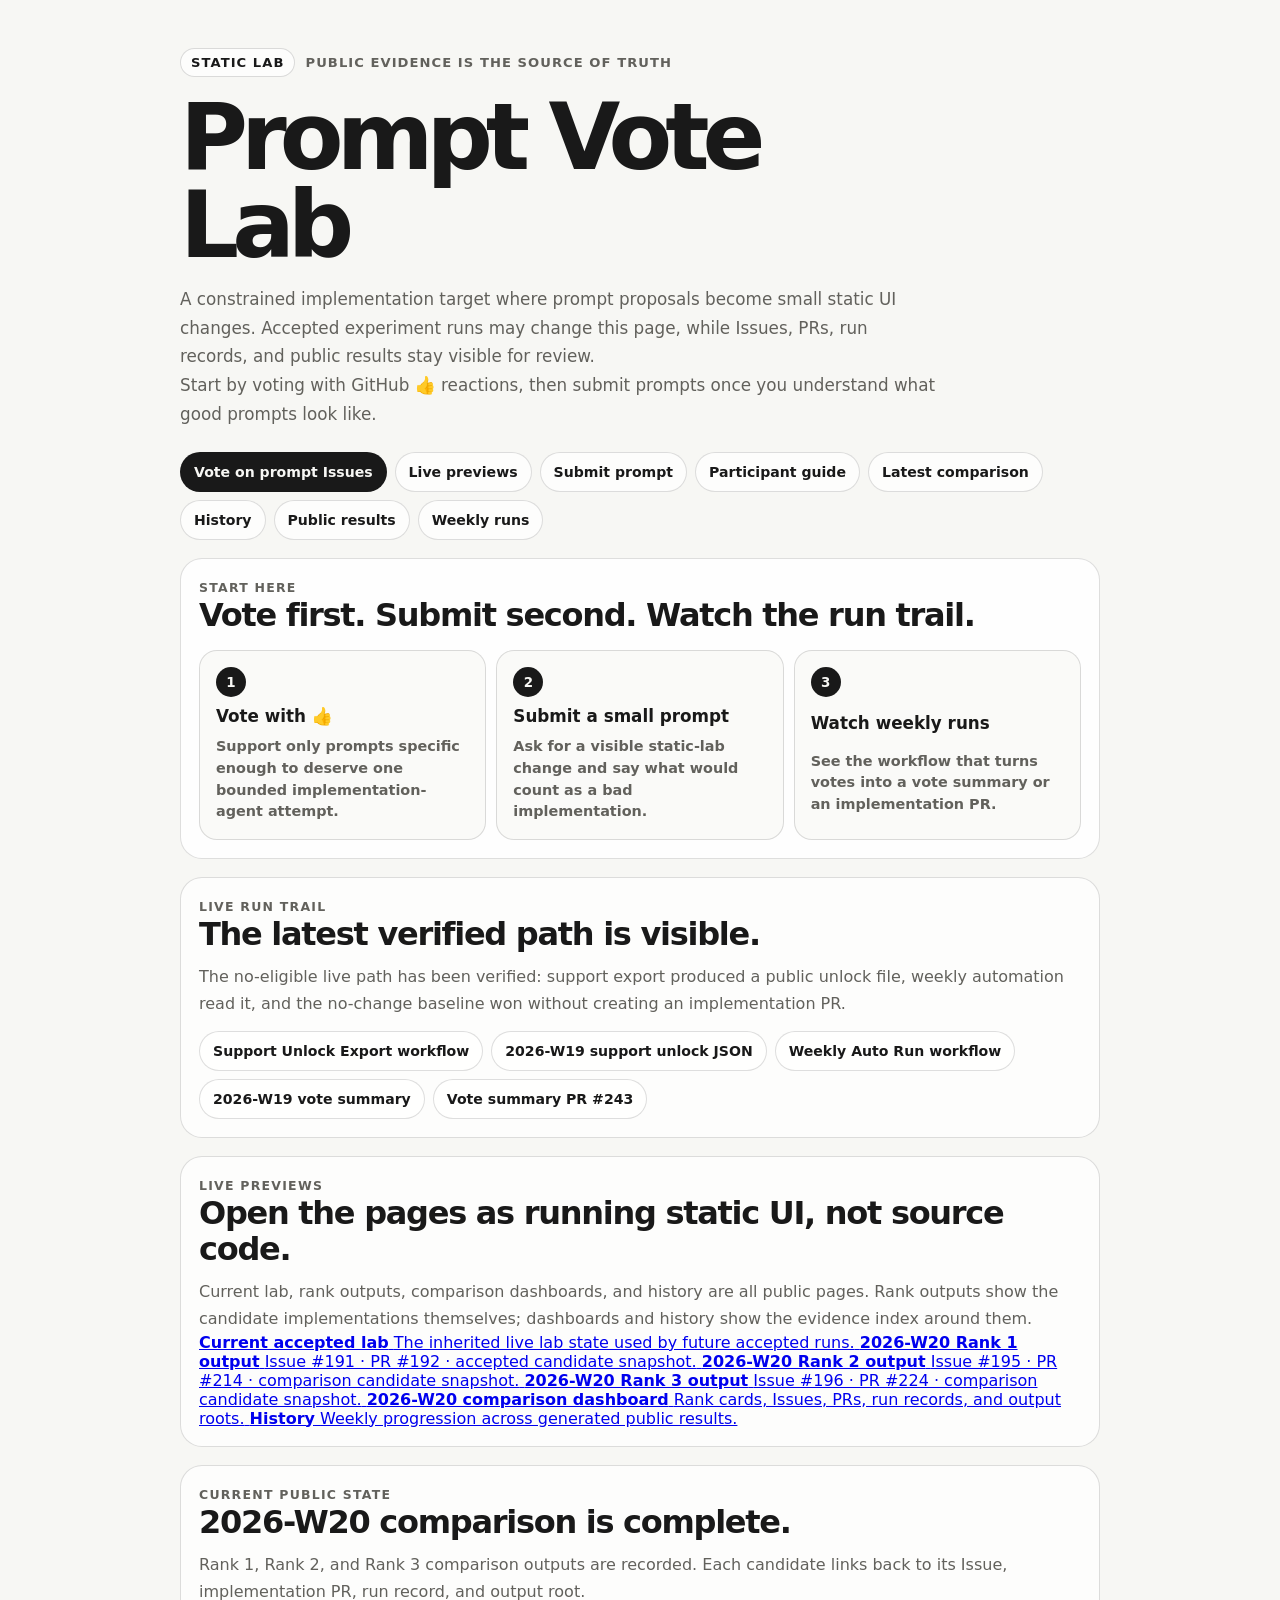
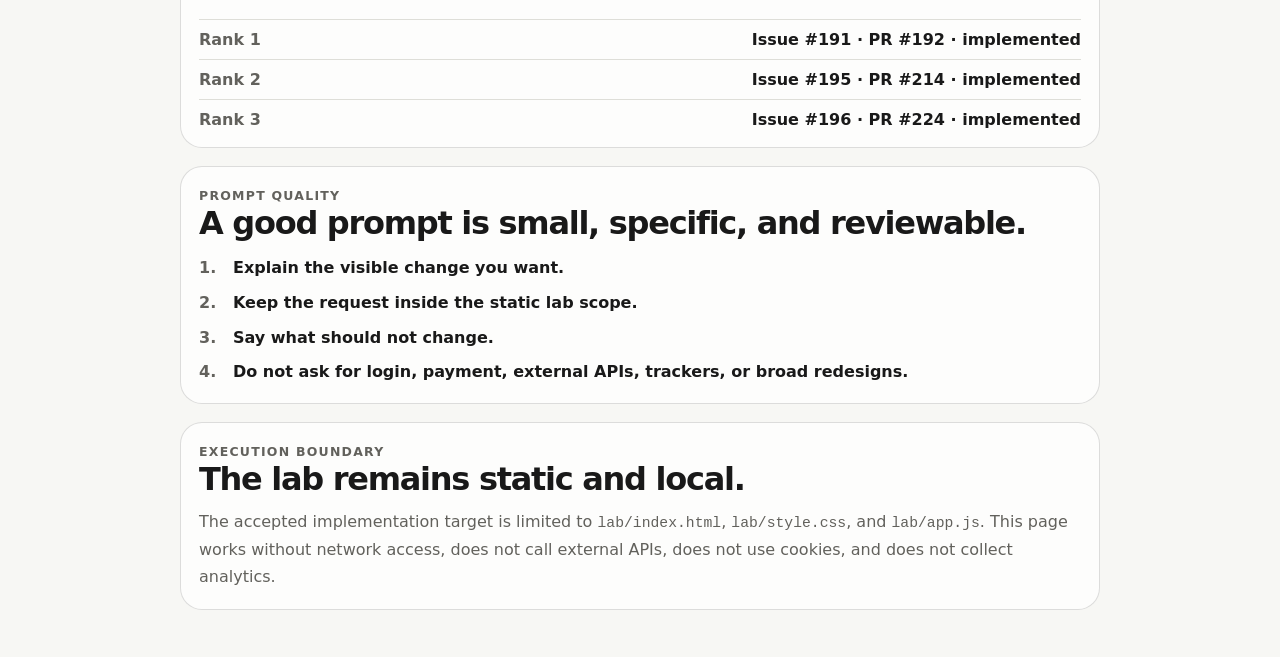
==== lab/index.html @ 95840fa4 "Add live preview hub to lab page" ====
<!doctype html>
<html lang="en">
<head>
  <meta charset="utf-8">
  <meta name="viewport" content="width=device-width, initial-scale=1">
  <title>Prompt Vote Lab</title>
  <link rel="stylesheet" href="./style.css">
  <meta http-equiv="Content-Security-Policy" content="default-src 'self'; script-src 'self'; style-src 'self'; img-src 'self' data:; connect-src 'none'; frame-src 'none'; object-src 'none'; base-uri 'none'; form-action 'none';">
</head>
<body>
  <main class="lab-root" aria-labelledby="lab-title">
    <p class="status">
      <span class="pill">Static lab</span>
      <span>public evidence is the source of truth</span>
    </p>

    <h1 id="lab-title">Prompt Vote Lab</h1>
    <p class="note">
      A constrained implementation target where prompt proposals become small static UI changes. Accepted experiment runs may change this page, while Issues, PRs, run records, and public results stay visible for review.
    </p>
    <p class="note secondary-note">
      Start by voting with GitHub 👍 reactions, then submit prompts once you understand what good prompts look like.
    </p>

    <nav class="evidence-nav" aria-label="Primary participant navigation">
      <a class="primary-link" href="https://github.com/Unjuno/prompt-vote-lab/issues?q=is%3Aissue+label%3Aprompt-proposal">Vote on prompt Issues</a>
      <a href="#live-previews">Live previews</a>
      <a href="https://github.com/Unjuno/prompt-vote-lab/issues/new?template=prompt.yml">Submit prompt</a>
      <a href="https://github.com/Unjuno/prompt-vote-lab/blob/main/docs/for-participants.md">Participant guide</a>
      <a href="./comparisons/2026-W20/">Latest comparison</a>
      <a href="./history/">History</a>
      <a href="../data/public-results.md">Public results</a>
      <a href="https://github.com/Unjuno/prompt-vote-lab/actions/workflows/weekly-auto-run.yml">Weekly runs</a>
    </nav>

    <section class="summary-card action-card" aria-labelledby="start-title">
      <p class="eyebrow">Start here</p>
      <h2 id="start-title">Vote first. Submit second. Watch the run trail.</h2>
      <div class="action-grid" aria-label="Participant actions">
        <a class="action-link" href="https://github.com/Unjuno/prompt-vote-lab/issues?q=is%3Aissue+label%3Aprompt-proposal">
          <span>1</span>
          <strong>Vote with 👍</strong>
          <em>Support only prompts specific enough to deserve one bounded implementation-agent attempt.</em>
        </a>
        <a class="action-link" href="https://github.com/Unjuno/prompt-vote-lab/issues/new?template=prompt.yml">
          <span>2</span>
          <strong>Submit a small prompt</strong>
          <em>Ask for a visible static-lab change and say what would count as a bad implementation.</em>
        </a>
        <a class="action-link" href="https://github.com/Unjuno/prompt-vote-lab/actions/workflows/weekly-auto-run.yml">
          <span>3</span>
          <strong>Watch weekly runs</strong>
          <em>See the workflow that turns votes into a vote summary or an implementation PR.</em>
        </a>
      </div>
    </section>

    <section class="summary-card" aria-labelledby="live-run-title">
      <p class="eyebrow">Live run trail</p>
      <h2 id="live-run-title">The latest verified path is visible.</h2>
      <p>
        The no-eligible live path has been verified: support export produced a public unlock file, weekly automation read it, and the no-change baseline won without creating an implementation PR.
      </p>
      <div class="run-links" aria-label="Live run evidence links">
        <a href="https://github.com/Unjuno/prompt-vote-lab/actions/workflows/support-unlock-export.yml">Support Unlock Export workflow</a>
        <a href="../data/support-unlocks/2026-W19.json">2026-W19 support unlock JSON</a>
        <a href="https://github.com/Unjuno/prompt-vote-lab/actions/workflows/weekly-auto-run.yml">Weekly Auto Run workflow</a>
        <a href="https://github.com/Unjuno/prompt-vote-lab/blob/main/runs/week-2026-W19-vote-summary.md">2026-W19 vote summary</a>
        <a href="https://github.com/Unjuno/prompt-vote-lab/pull/243">Vote summary PR #243</a>
      </div>
    </section>

    <section class="summary-card preview-card" id="live-previews" aria-labelledby="live-preview-title">
      <p class="eyebrow">Live previews</p>
      <h2 id="live-preview-title">Open the pages as running static UI, not source code.</h2>
      <p>
        Current lab, rank outputs, comparison dashboards, and history are all public pages. Rank outputs show the candidate implementations themselves; dashboards and history show the evidence index around them.
      </p>
      <div class="preview-grid" aria-label="Live preview links">
        <a class="preview-link preview-link--current" href="./">
          <strong>Current accepted lab</strong>
          <span>The inherited live lab state used by future accepted runs.</span>
        </a>
        <a class="preview-link" href="./comparisons/2026-W20/rank-1/">
          <strong>2026-W20 Rank 1 output</strong>
          <span>Issue #191 · PR #192 · accepted candidate snapshot.</span>
        </a>
        <a class="preview-link" href="./comparisons/2026-W20/rank-2/">
          <strong>2026-W20 Rank 2 output</strong>
          <span>Issue #195 · PR #214 · comparison candidate snapshot.</span>
        </a>
        <a class="preview-link" href="./comparisons/2026-W20/rank-3/">
          <strong>2026-W20 Rank 3 output</strong>
          <span>Issue #196 · PR #224 · comparison candidate snapshot.</span>
        </a>
        <a class="preview-link" href="./comparisons/2026-W20/">
          <strong>2026-W20 comparison dashboard</strong>
          <span>Rank cards, Issues, PRs, run records, and output roots.</span>
        </a>
        <a class="preview-link" href="./history/">
          <strong>History</strong>
          <span>Weekly progression across generated public results.</span>
        </a>
      </div>
    </section>

    <section class="summary-card" aria-labelledby="current-status-title">
      <p class="eyebrow">Current public state</p>
      <h2 id="current-status-title">2026-W20 comparison is complete.</h2>
      <p>
        Rank 1, Rank 2, and Rank 3 comparison outputs are recorded. Each candidate links back to its Issue, implementation PR, run record, and output root.
      </p>
      <ul class="status-list">
        <li><span>Rank 1</span><strong>Issue #191 · PR #192 · implemented</strong></li>
        <li><span>Rank 2</span><strong>Issue #195 · PR #214 · implemented</strong></li>
        <li><span>Rank 3</span><strong>Issue #196 · PR #224 · implemented</strong></li>
      </ul>
    </section>

    <section class="summary-card" aria-labelledby="participant-action-title">
      <p class="eyebrow">Prompt quality</p>
      <h2 id="participant-action-title">A good prompt is small, specific, and reviewable.</h2>
      <ol class="review-order">
        <li>Explain the visible change you want.</li>
        <li>Keep the request inside the static lab scope.</li>
        <li>Say what should not change.</li>
        <li>Do not ask for login, payment, external APIs, trackers, or broad redesigns.</li>
      </ol>
    </section>

    <section class="summary-card" aria-labelledby="scope-title">
      <p class="eyebrow">Execution boundary</p>
      <h2 id="scope-title">The lab remains static and local.</h2>
      <p>
        The accepted implementation target is limited to <code>lab/index.html</code>, <code>lab/style.css</code>, and <code>lab/app.js</code>. This page works without network access, does not call external APIs, does not use cookies, and does not collect analytics.
      </p>
    </section>

    <noscript>This lab is readable without JavaScript and without network access.</noscript>
  </main>

  <script src="./app.js"></script>
</body>
</html>
---- lab/style.css ----
:root {
  color-scheme: light;
  --bg: #f7f7f4;
  --fg: #191919;
  --muted: #62615c;
  --line: #deded8;
  --card: rgba(255, 255, 255, 0.68);
  --card-strong: rgba(255, 255, 255, 0.88);
}

* {
  box-sizing: border-box;
}

body {
  min-height: 100vh;
  margin: 0;
  background: var(--bg);
  color: var(--fg);
  font-family: ui-sans-serif, system-ui, -apple-system, BlinkMacSystemFont, "Segoe UI", sans-serif;
}

.lab-root {
  width: min(920px, calc(100% - 32px));
  margin: 0 auto;
  padding: 48px 0;
}

.status {
  display: flex;
  flex-wrap: wrap;
  gap: 10px;
  align-items: center;
  margin: 0 0 16px;
  color: var(--muted);
  font-size: 0.82rem;
  font-weight: 800;
  letter-spacing: 0.08em;
  text-transform: uppercase;
}

.pill {
  display: inline-flex;
  align-items: center;
  padding: 6px 10px;
  border-radius: 999px;
  border: 1px solid rgba(25, 25, 25, 0.15);
  background: rgba(255, 255, 255, 0.7);
  color: var(--fg);
  font-weight: 900;
}

h1 {
  max-width: 720px;
  margin: 0 0 16px;
  font-size: clamp(2.6rem, 8vw, 5.8rem);
  line-height: 0.95;
  letter-spacing: -0.075em;
}

.note,
noscript,
.summary-card p {
  color: var(--muted);
  line-height: 1.7;
}

.note {
  max-width: 760px;
  margin: 0;
  font-size: 1.05rem;
}

.evidence-nav {
  display: flex;
  flex-wrap: wrap;
  gap: 8px;
  margin: 24px 0 0;
}

.evidence-nav a,
.run-links a {
  display: inline-flex;
  align-items: center;
  min-height: 40px;
  padding: 0 13px;
  border: 1px solid rgba(25, 25, 25, 0.14);
  border-radius: 999px;
  background: rgba(255, 255, 255, 0.72);
  color: var(--fg);
  font-size: 0.88rem;
  font-weight: 850;
  line-height: 1.2;
  text-decoration: none;
}

.evidence-nav a:hover,
.action-link:hover,
.run-links a:hover {
  border-color: rgba(25, 25, 25, 0.38);
}

.evidence-nav .primary-link {
  border-color: rgba(25, 25, 25, 0.5);
  background: var(--fg);
  color: var(--bg);
}

.summary-card {
  margin: 18px 0 0;
  padding: 18px;
  border: 1px solid rgba(25, 25, 25, 0.14);
  border-radius: 22px;
  background: var(--card);
}

.action-card {
  background: var(--card-strong);
}

.eyebrow {
  margin: 0 0 8px;
  color: var(--muted);
  font-size: 0.78rem;
  font-weight: 900;
  letter-spacing: 0.1em;
  text-transform: uppercase;
}

.summary-card h2 {
  margin: 0 0 10px;
  font-size: clamp(1.3rem, 3vw, 2rem);
  line-height: 1.12;
  letter-spacing: -0.04em;
}

.summary-card p {
  margin: 0;
}

.action-grid {
  display: grid;
  grid-template-columns: repeat(3, minmax(0, 1fr));
  gap: 10px;
  margin-top: 16px;
}

.action-link {
  display: grid;
  gap: 10px;
  min-height: 100%;
  padding: 16px;
  border: 1px solid rgba(25, 25, 25, 0.14);
  border-radius: 18px;
  background: rgba(247, 247, 244, 0.62);
  color: var(--fg);
  text-decoration: none;
}

.action-link span {
  display: inline-grid;
  width: 30px;
  height: 30px;
  place-items: center;
  border-radius: 999px;
  background: var(--fg);
  color: var(--bg);
  font-size: 0.84rem;
  font-weight: 900;
}

.action-link strong {
  font-size: 1.05rem;
  line-height: 1.15;
}

.action-link em {
  color: var(--muted);
  font-size: 0.9rem;
  font-style: normal;
  font-weight: 650;
  line-height: 1.5;
}

.run-links {
  display: flex;
  flex-wrap: wrap;
  gap: 8px;
  margin-top: 14px;
}

.status-list,
.review-order {
  margin: 14px 0 0;
  padding: 0;
  list-style: none;
}

.status-list {
  display: grid;
  gap: 10px;
}

.status-list li {
  display: flex;
  flex-wrap: wrap;
  justify-content: space-between;
  gap: 8px 16px;
  padding-top: 10px;
  border-top: 1px solid var(--line);
}

.status-list span,
.review-order li::before {
  color: var(--muted);
  font-weight: 900;
}

.status-list strong {
  font-weight: 850;
}

.review-order {
  counter-reset: step;
}

.review-order li {
  position: relative;
  margin: 10px 0 0;
  padding-left: 34px;
  line-height: 1.55;
  font-weight: 700;
}

.review-order li::before {
  counter-increment: step;
  content: counter(step) ".";
  position: absolute;
  left: 0;
}

code {
  font-family: ui-monospace, SFMono-Regular, Menlo, Consolas, monospace;
  font-size: 0.92em;
}

noscript {
  display: block;
  margin-top: 18px;
}

@media (max-width: 720px) {
  .action-grid {
    grid-template-columns: 1fr;
  }
}

@media (max-width: 560px) {
  .lab-root {
    width: min(100% - 22px, 920px);
    padding: 30px 0;
  }

  .evidence-nav a,
  .run-links a {
    width: 100%;
    justify-content: center;
    text-align: center;
  }

  .summary-card {
    padding: 16px;
    border-radius: 20px;
  }
}
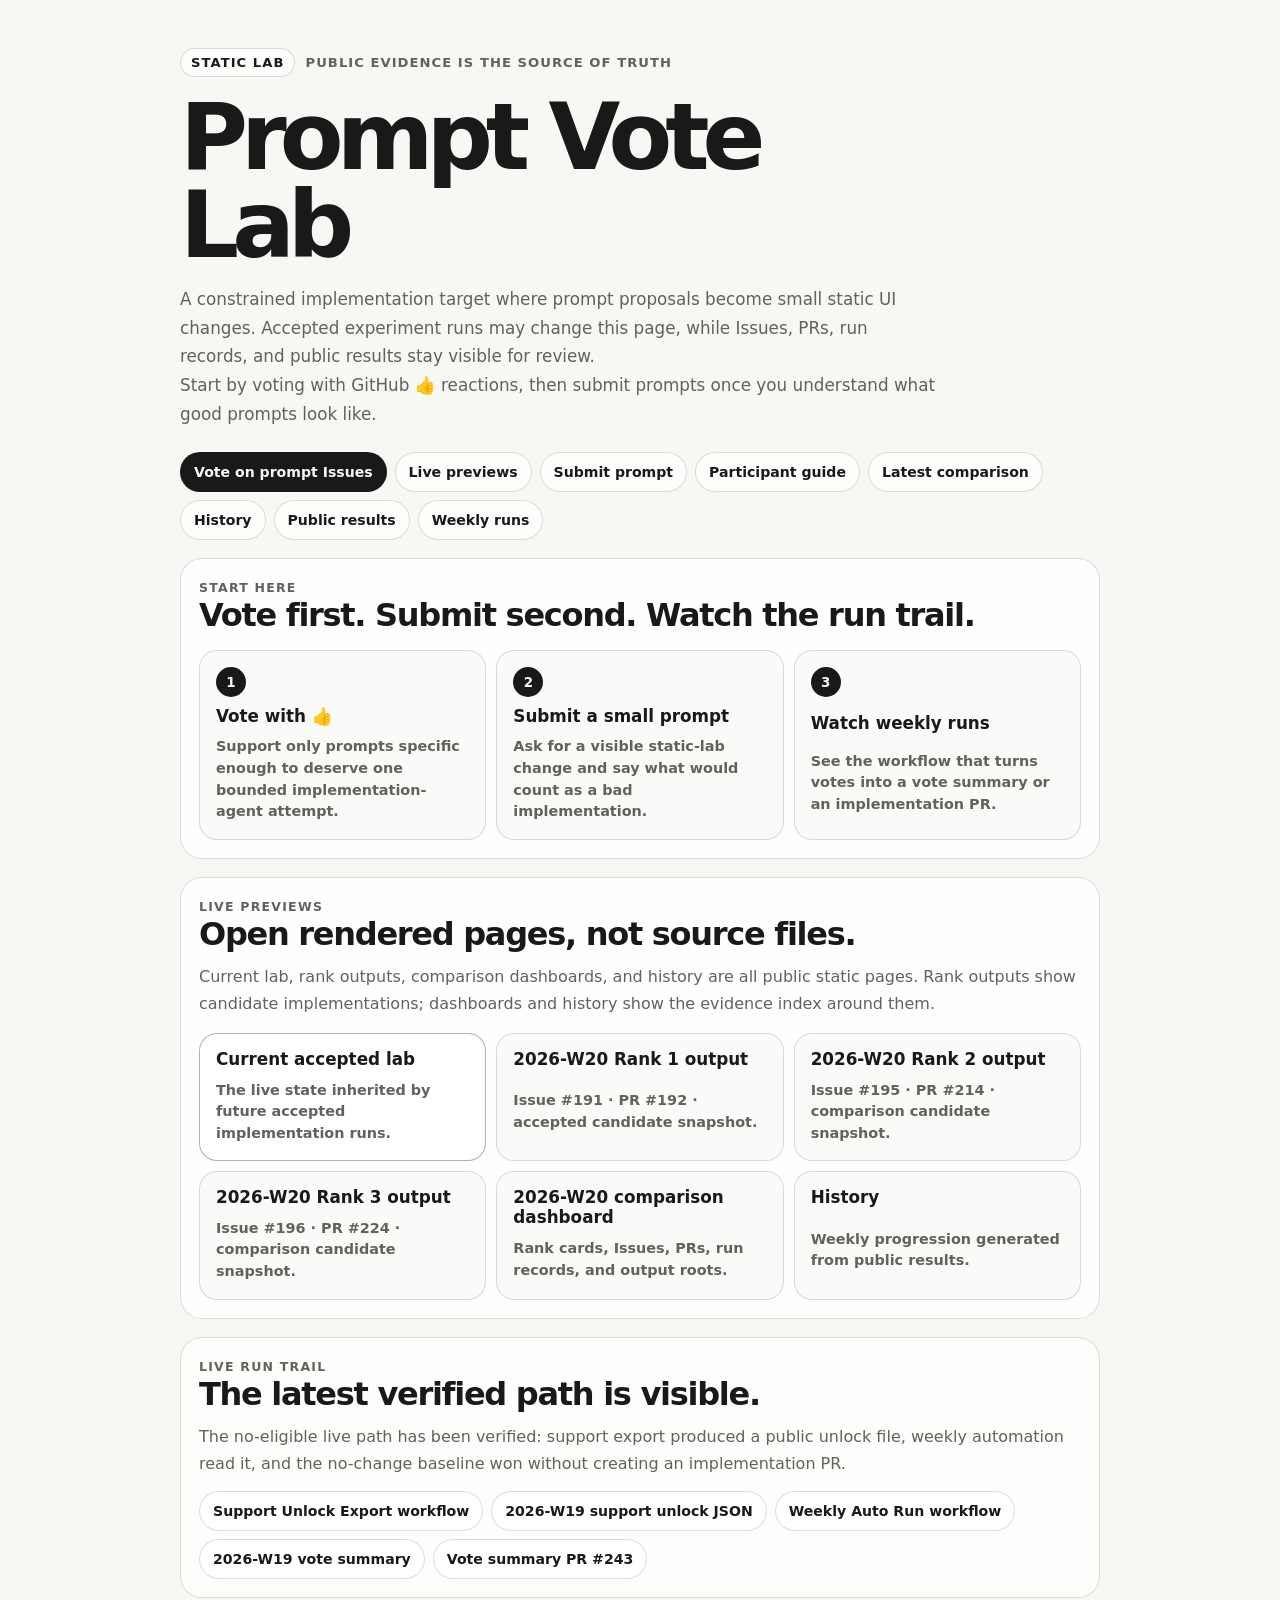
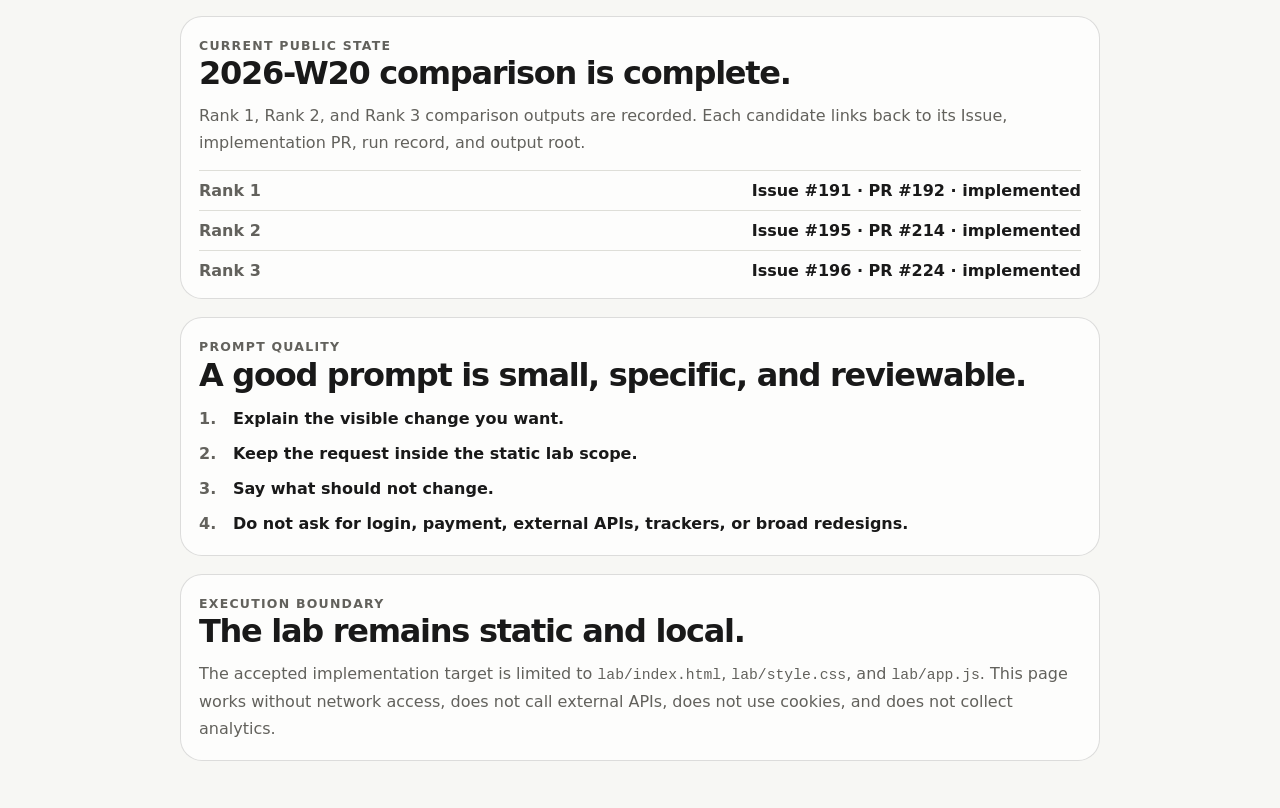
==== commit 924b3816: "Add live preview hub to lab page" ====
--- a/lab/index.html
+++ b/lab/index.html
@@ -55,31 +55,16 @@
       </div>
     </section>
 
-    <section class="summary-card" aria-labelledby="live-run-title">
-      <p class="eyebrow">Live run trail</p>
-      <h2 id="live-run-title">The latest verified path is visible.</h2>
-      <p>
-        The no-eligible live path has been verified: support export produced a public unlock file, weekly automation read it, and the no-change baseline won without creating an implementation PR.
-      </p>
-      <div class="run-links" aria-label="Live run evidence links">
-        <a href="https://github.com/Unjuno/prompt-vote-lab/actions/workflows/support-unlock-export.yml">Support Unlock Export workflow</a>
-        <a href="../data/support-unlocks/2026-W19.json">2026-W19 support unlock JSON</a>
-        <a href="https://github.com/Unjuno/prompt-vote-lab/actions/workflows/weekly-auto-run.yml">Weekly Auto Run workflow</a>
-        <a href="https://github.com/Unjuno/prompt-vote-lab/blob/main/runs/week-2026-W19-vote-summary.md">2026-W19 vote summary</a>
-        <a href="https://github.com/Unjuno/prompt-vote-lab/pull/243">Vote summary PR #243</a>
-      </div>
-    </section>
-
     <section class="summary-card preview-card" id="live-previews" aria-labelledby="live-preview-title">
       <p class="eyebrow">Live previews</p>
-      <h2 id="live-preview-title">Open the pages as running static UI, not source code.</h2>
+      <h2 id="live-preview-title">Open rendered pages, not source files.</h2>
       <p>
-        Current lab, rank outputs, comparison dashboards, and history are all public pages. Rank outputs show the candidate implementations themselves; dashboards and history show the evidence index around them.
+        Current lab, rank outputs, comparison dashboards, and history are all public static pages. Rank outputs show candidate implementations; dashboards and history show the evidence index around them.
       </p>
       <div class="preview-grid" aria-label="Live preview links">
         <a class="preview-link preview-link--current" href="./">
           <strong>Current accepted lab</strong>
-          <span>The inherited live lab state used by future accepted runs.</span>
+          <span>The live state inherited by future accepted implementation runs.</span>
         </a>
         <a class="preview-link" href="./comparisons/2026-W20/rank-1/">
           <strong>2026-W20 Rank 1 output</strong>
@@ -99,8 +84,23 @@
         </a>
         <a class="preview-link" href="./history/">
           <strong>History</strong>
-          <span>Weekly progression across generated public results.</span>
+          <span>Weekly progression generated from public results.</span>
         </a>
+      </div>
+    </section>
+
+    <section class="summary-card" aria-labelledby="live-run-title">
+      <p class="eyebrow">Live run trail</p>
+      <h2 id="live-run-title">The latest verified path is visible.</h2>
+      <p>
+        The no-eligible live path has been verified: support export produced a public unlock file, weekly automation read it, and the no-change baseline won without creating an implementation PR.
+      </p>
+      <div class="run-links" aria-label="Live run evidence links">
+        <a href="https://github.com/Unjuno/prompt-vote-lab/actions/workflows/support-unlock-export.yml">Support Unlock Export workflow</a>
+        <a href="../data/support-unlocks/2026-W19.json">2026-W19 support unlock JSON</a>
+        <a href="https://github.com/Unjuno/prompt-vote-lab/actions/workflows/weekly-auto-run.yml">Weekly Auto Run workflow</a>
+        <a href="https://github.com/Unjuno/prompt-vote-lab/blob/main/runs/week-2026-W19-vote-summary.md">2026-W19 vote summary</a>
+        <a href="https://github.com/Unjuno/prompt-vote-lab/pull/243">Vote summary PR #243</a>
       </div>
     </section>
 
--- a/lab/style.css
+++ b/lab/style.css
@@ -96,7 +96,8 @@
 
 .evidence-nav a:hover,
 .action-link:hover,
-.run-links a:hover {
+.run-links a:hover,
+.preview-link:hover {
   border-color: rgba(25, 25, 25, 0.38);
 }
 
@@ -114,7 +115,8 @@
   background: var(--card);
 }
 
-.action-card {
+.action-card,
+.preview-card {
   background: var(--card-strong);
 }
 
@@ -138,14 +140,16 @@
   margin: 0;
 }
 
-.action-grid {
+.action-grid,
+.preview-grid {
   display: grid;
   grid-template-columns: repeat(3, minmax(0, 1fr));
   gap: 10px;
   margin-top: 16px;
 }
 
-.action-link {
+.action-link,
+.preview-link {
   display: grid;
   gap: 10px;
   min-height: 100%;
@@ -169,17 +173,24 @@
   font-weight: 900;
 }
 
-.action-link strong {
+.action-link strong,
+.preview-link strong {
   font-size: 1.05rem;
   line-height: 1.15;
 }
 
-.action-link em {
+.action-link em,
+.preview-link span {
   color: var(--muted);
   font-size: 0.9rem;
   font-style: normal;
   font-weight: 650;
   line-height: 1.5;
+}
+
+.preview-link--current {
+  border-color: rgba(25, 25, 25, 0.34);
+  background: rgba(255, 255, 255, 0.82);
 }
 
 .run-links {
@@ -250,7 +261,8 @@
 }
 
 @media (max-width: 720px) {
-  .action-grid {
+  .action-grid,
+  .preview-grid {
     grid-template-columns: 1fr;
   }
 }
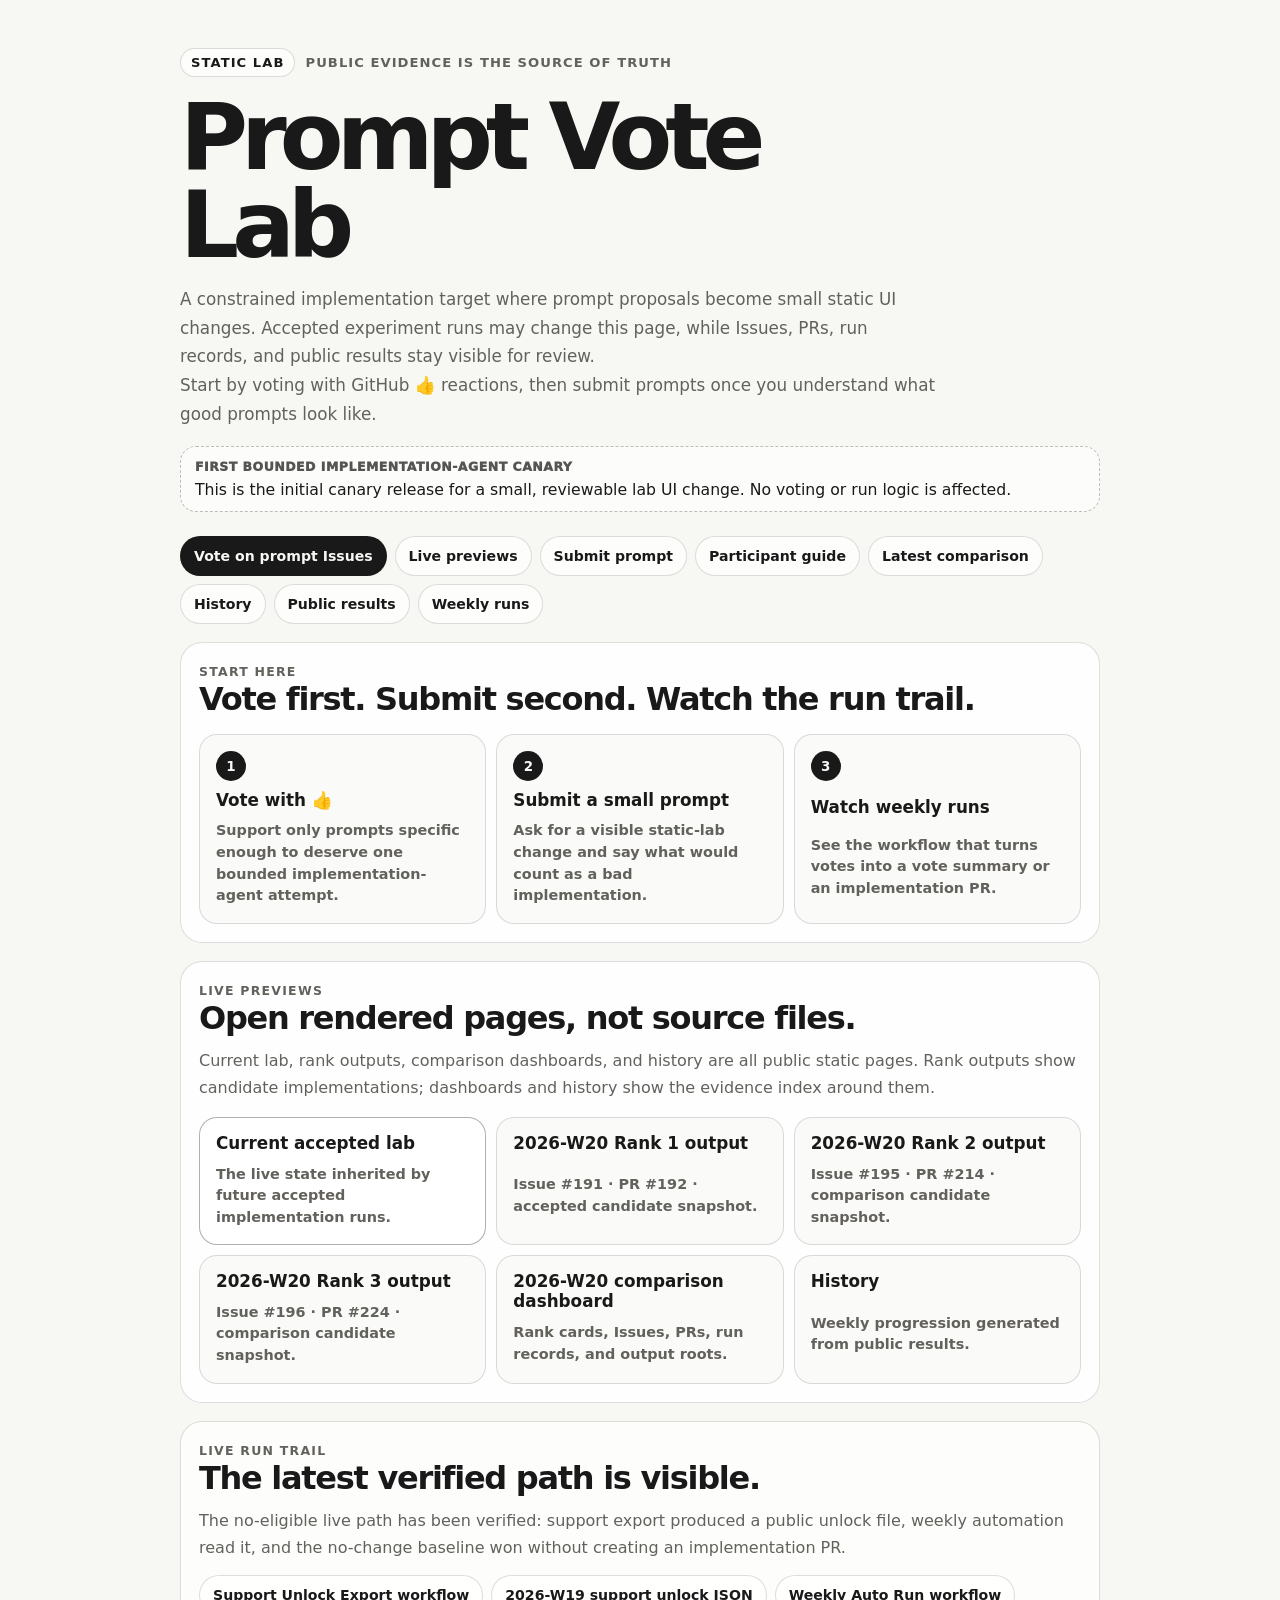
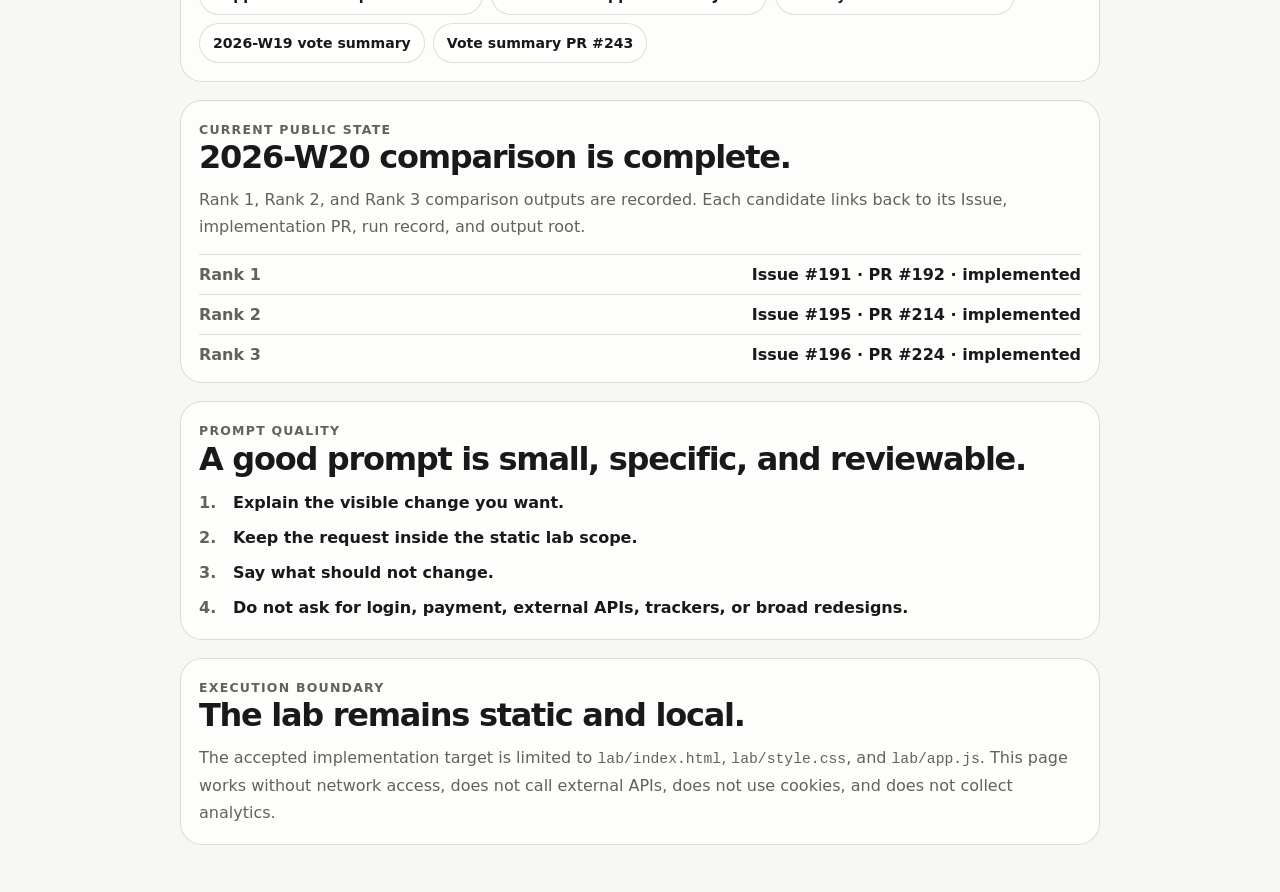
==== commit 50a99900: "Run fixed first canary" ====
--- a/lab/index.html
+++ b/lab/index.html
@@ -21,6 +21,11 @@
     <p class="note secondary-note">
       Start by voting with GitHub 👍 reactions, then submit prompts once you understand what good prompts look like.
     </p>
+
+    <section class="canary-panel" aria-label="Canary notice">
+      <p class="canary-label">First bounded implementation-agent canary</p>
+      <p class="canary-text">This is the initial canary release for a small, reviewable lab UI change. No voting or run logic is affected.</p>
+    </section>
 
     <nav class="evidence-nav" aria-label="Primary participant navigation">
       <a class="primary-link" href="https://github.com/Unjuno/prompt-vote-lab/issues?q=is%3Aissue+label%3Aprompt-proposal">Vote on prompt Issues</a>
--- a/lab/style.css
+++ b/lab/style.css
@@ -69,6 +69,28 @@
   max-width: 760px;
   margin: 0;
   font-size: 1.05rem;
+}
+
+.canary-panel {
+  margin: 18px 0 0;
+  padding: 12px 14px;
+  border: 1px dashed rgba(25, 25, 25, 0.28);
+  border-radius: 16px;
+  background: rgba(255, 255, 255, 0.58);
+}
+
+.canary-label {
+  margin: 0 0 6px;
+  font-weight: 950;
+  letter-spacing: 0.04em;
+  text-transform: uppercase;
+  color: rgba(25, 25, 25, 0.74);
+  font-size: 0.78rem;
+}
+
+.canary-text {
+  margin: 0;
+  font-size: 0.98rem;
 }
 
 .evidence-nav {
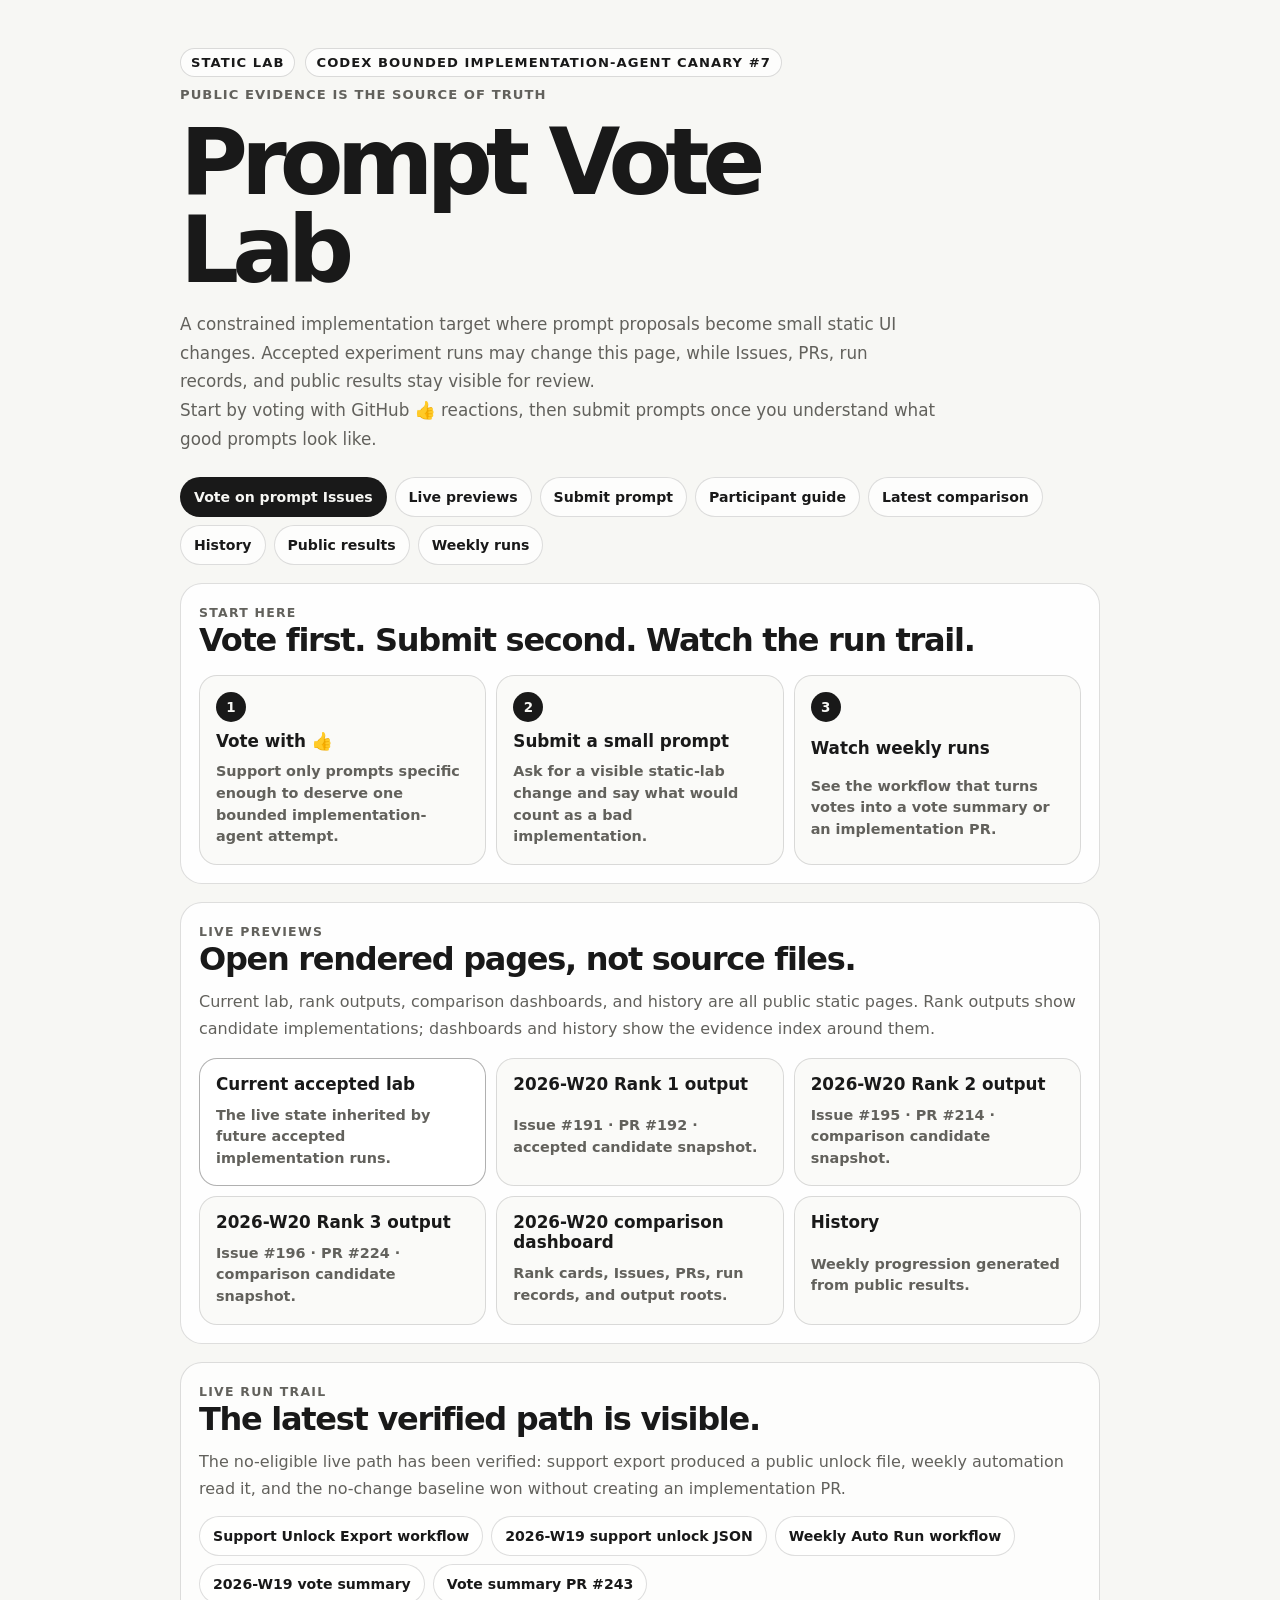
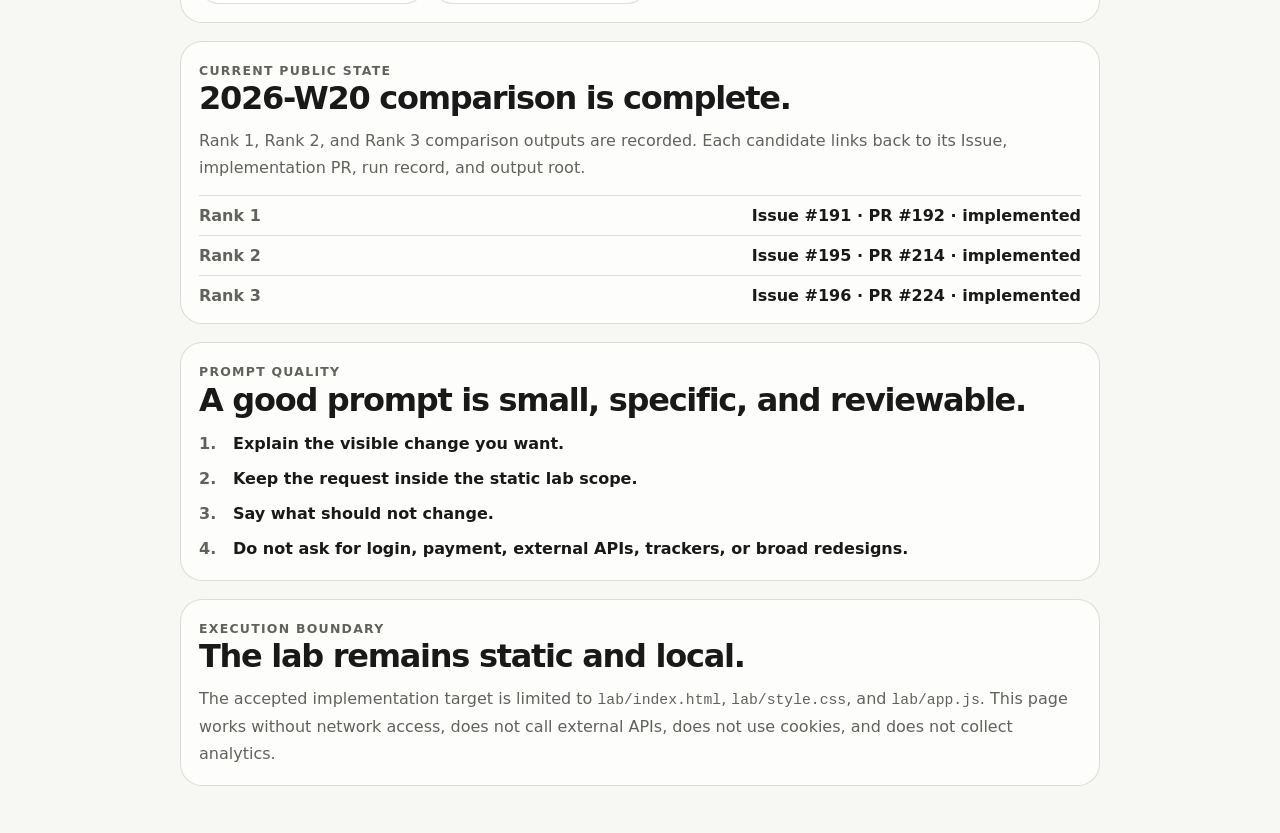
==== commit b00a5852: "Run Codex policy-enforced agent canary" ====
--- a/lab/index.html
+++ b/lab/index.html
@@ -11,6 +11,7 @@
   <main class="lab-root" aria-labelledby="lab-title">
     <p class="status">
       <span class="pill">Static lab</span>
+      <span class="pill">Codex bounded implementation-agent Canary #7</span>
       <span>public evidence is the source of truth</span>
     </p>
 
@@ -21,11 +22,6 @@
     <p class="note secondary-note">
       Start by voting with GitHub 👍 reactions, then submit prompts once you understand what good prompts look like.
     </p>
-
-    <section class="canary-panel" aria-label="Canary notice">
-      <p class="canary-label">First bounded implementation-agent canary</p>
-      <p class="canary-text">This is the initial canary release for a small, reviewable lab UI change. No voting or run logic is affected.</p>
-    </section>
 
     <nav class="evidence-nav" aria-label="Primary participant navigation">
       <a class="primary-link" href="https://github.com/Unjuno/prompt-vote-lab/issues?q=is%3Aissue+label%3Aprompt-proposal">Vote on prompt Issues</a>
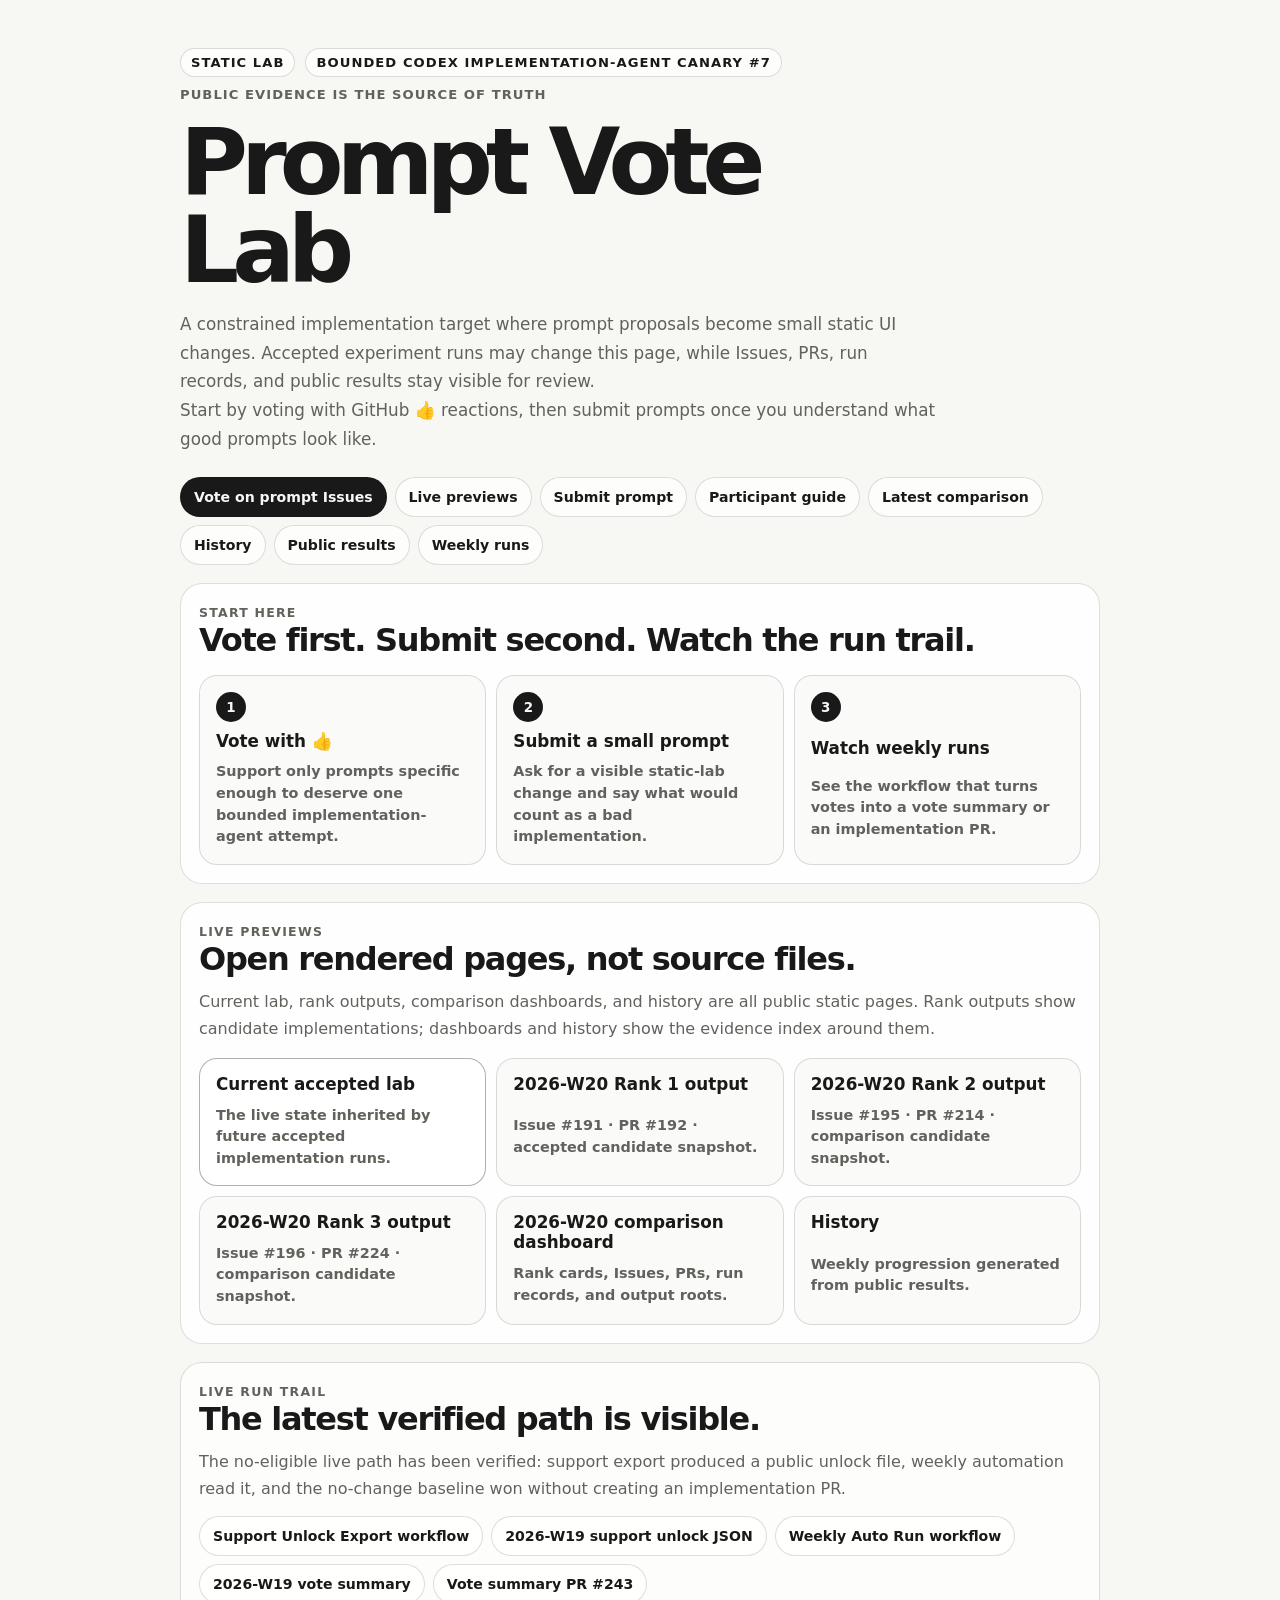
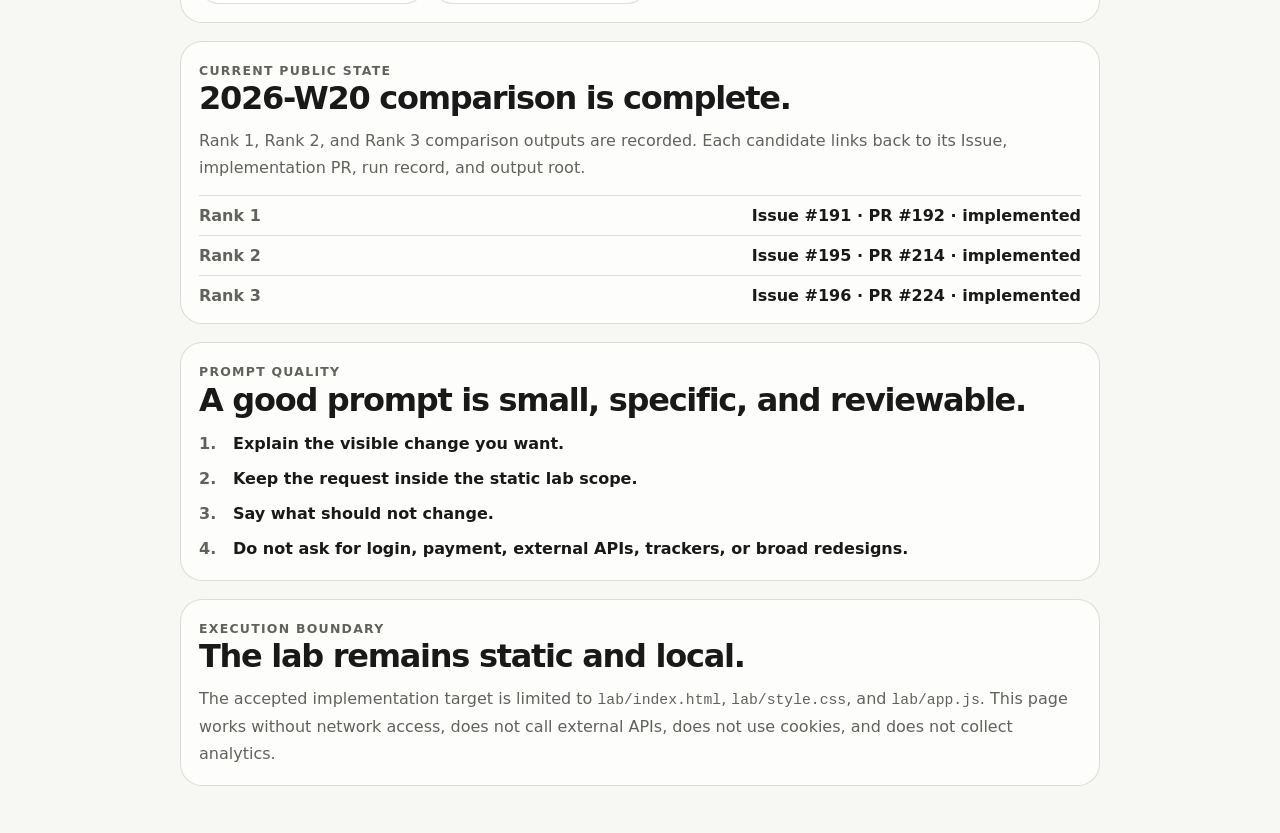
==== commit ff170d53: "Run Codex policy-enforced agent canary" ====
--- a/lab/index.html
+++ b/lab/index.html
@@ -4,6 +4,7 @@
   <meta charset="utf-8">
   <meta name="viewport" content="width=device-width, initial-scale=1">
   <title>Prompt Vote Lab</title>
+  <meta name="codex-canary" content="seventh-bounded-codex-implementation-agent-canary-7">
   <link rel="stylesheet" href="./style.css">
   <meta http-equiv="Content-Security-Policy" content="default-src 'self'; script-src 'self'; style-src 'self'; img-src 'self' data:; connect-src 'none'; frame-src 'none'; object-src 'none'; base-uri 'none'; form-action 'none';">
 </head>
@@ -11,7 +12,7 @@
   <main class="lab-root" aria-labelledby="lab-title">
     <p class="status">
       <span class="pill">Static lab</span>
-      <span class="pill">Codex bounded implementation-agent Canary #7</span>
+      <span class="pill">Bounded Codex implementation-agent canary #7</span>
       <span>public evidence is the source of truth</span>
     </p>
 
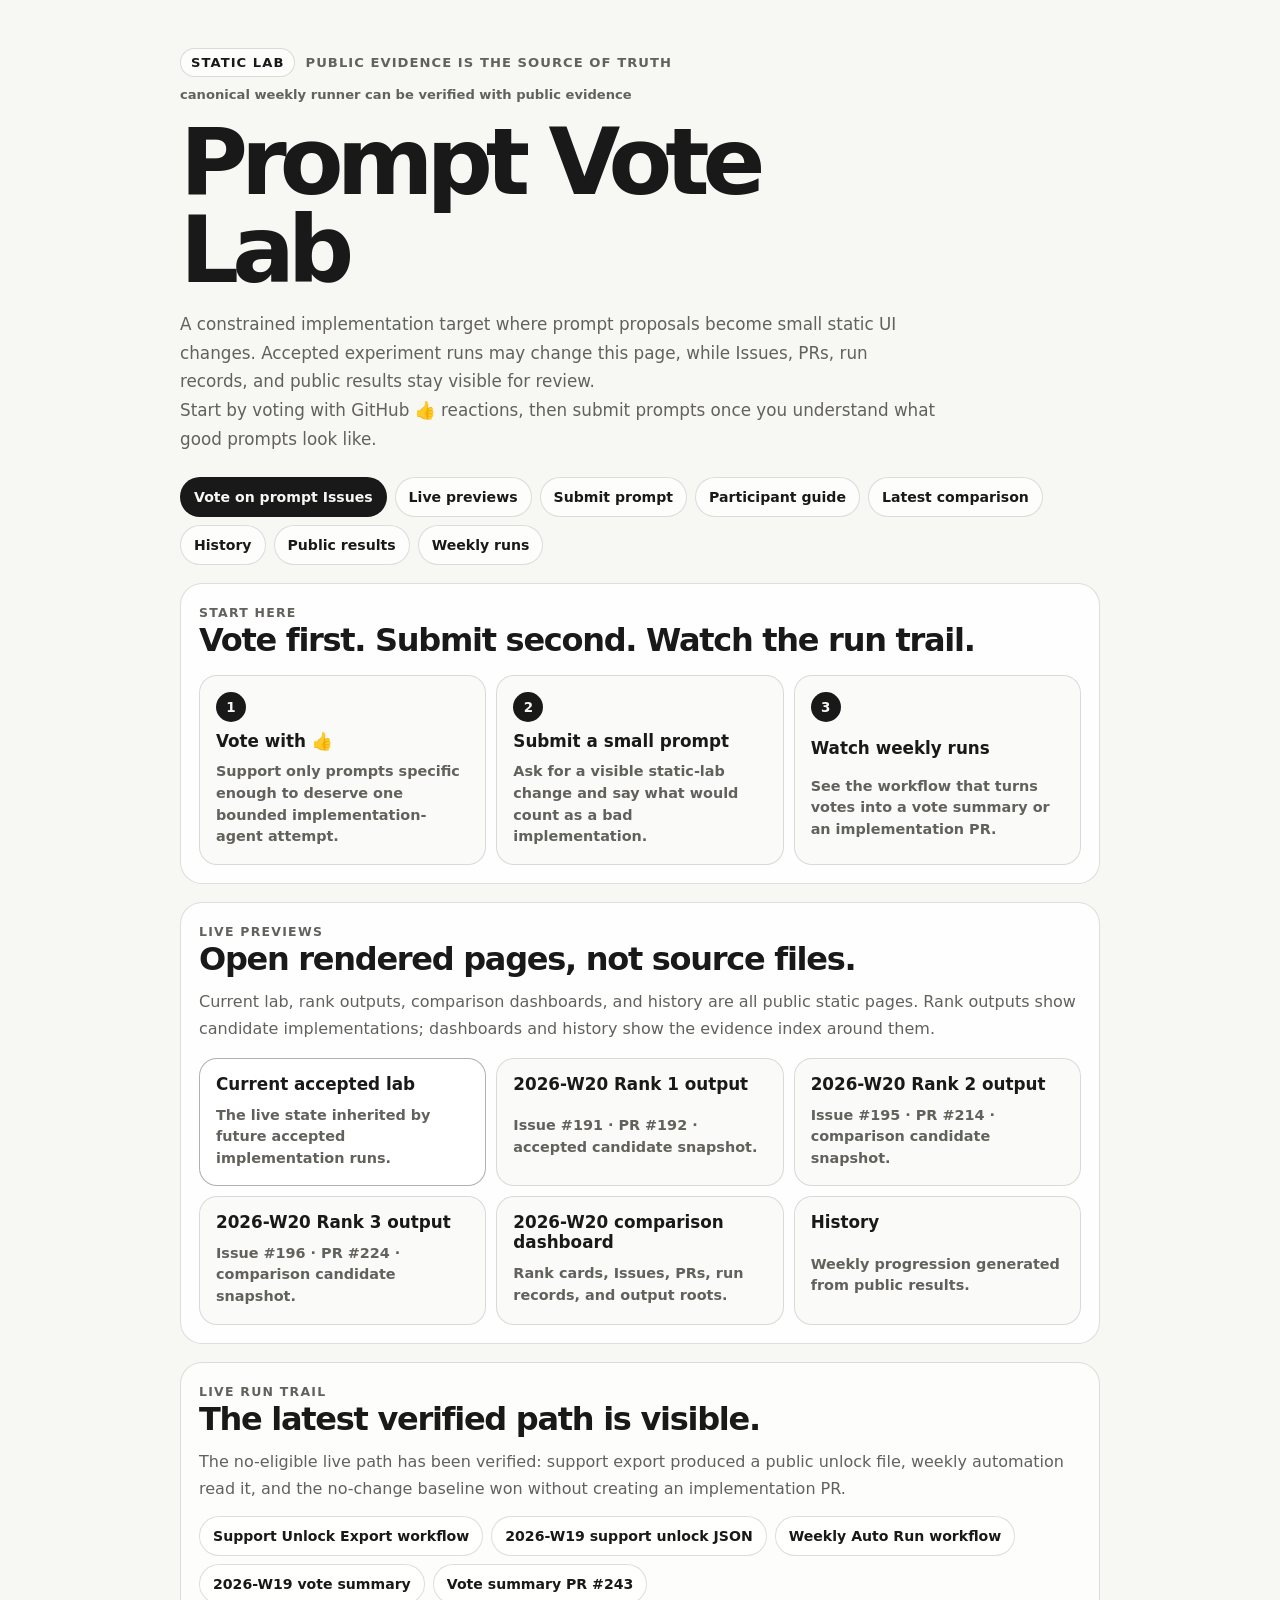
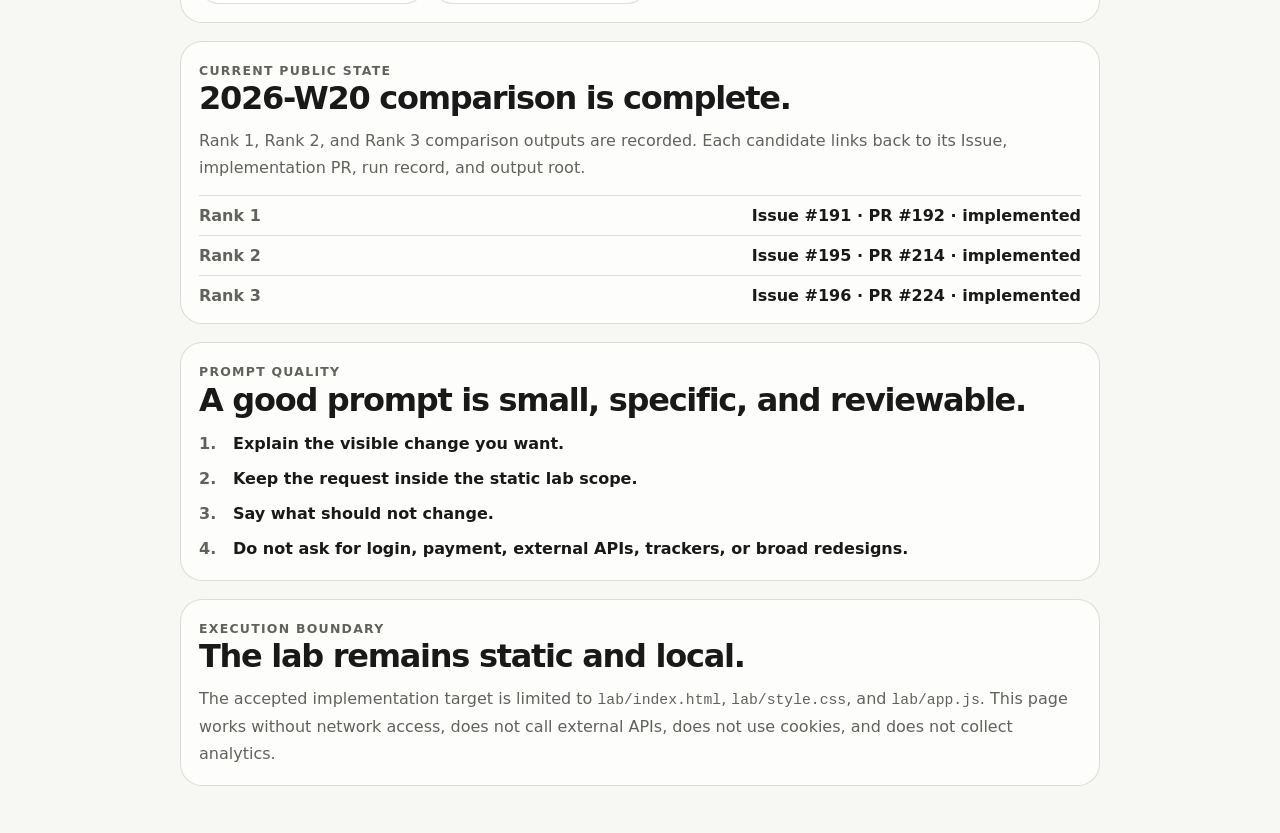
==== commit b300af77: "Run implementation agent for week-2026-W19 rank 1" ====
--- a/lab/index.html
+++ b/lab/index.html
@@ -4,7 +4,6 @@
   <meta charset="utf-8">
   <meta name="viewport" content="width=device-width, initial-scale=1">
   <title>Prompt Vote Lab</title>
-  <meta name="codex-canary" content="seventh-bounded-codex-implementation-agent-canary-7">
   <link rel="stylesheet" href="./style.css">
   <meta http-equiv="Content-Security-Policy" content="default-src 'self'; script-src 'self'; style-src 'self'; img-src 'self' data:; connect-src 'none'; frame-src 'none'; object-src 'none'; base-uri 'none'; form-action 'none';">
 </head>
@@ -12,8 +11,8 @@
   <main class="lab-root" aria-labelledby="lab-title">
     <p class="status">
       <span class="pill">Static lab</span>
-      <span class="pill">Bounded Codex implementation-agent canary #7</span>
       <span>public evidence is the source of truth</span>
+      <span class="runner-note">canonical weekly runner can be verified with public evidence</span>
     </p>
 
     <h1 id="lab-title">Prompt Vote Lab</h1>
--- a/lab/style.css
+++ b/lab/style.css
@@ -39,6 +39,11 @@
   text-transform: uppercase;
 }
 
+.status .runner-note {
+  text-transform: none;
+  letter-spacing: 0;
+}
+
 .pill {
   display: inline-flex;
   align-items: center;
@@ -69,28 +74,6 @@
   max-width: 760px;
   margin: 0;
   font-size: 1.05rem;
-}
-
-.canary-panel {
-  margin: 18px 0 0;
-  padding: 12px 14px;
-  border: 1px dashed rgba(25, 25, 25, 0.28);
-  border-radius: 16px;
-  background: rgba(255, 255, 255, 0.58);
-}
-
-.canary-label {
-  margin: 0 0 6px;
-  font-weight: 950;
-  letter-spacing: 0.04em;
-  text-transform: uppercase;
-  color: rgba(25, 25, 25, 0.74);
-  font-size: 0.78rem;
-}
-
-.canary-text {
-  margin: 0;
-  font-size: 0.98rem;
 }
 
 .evidence-nav {
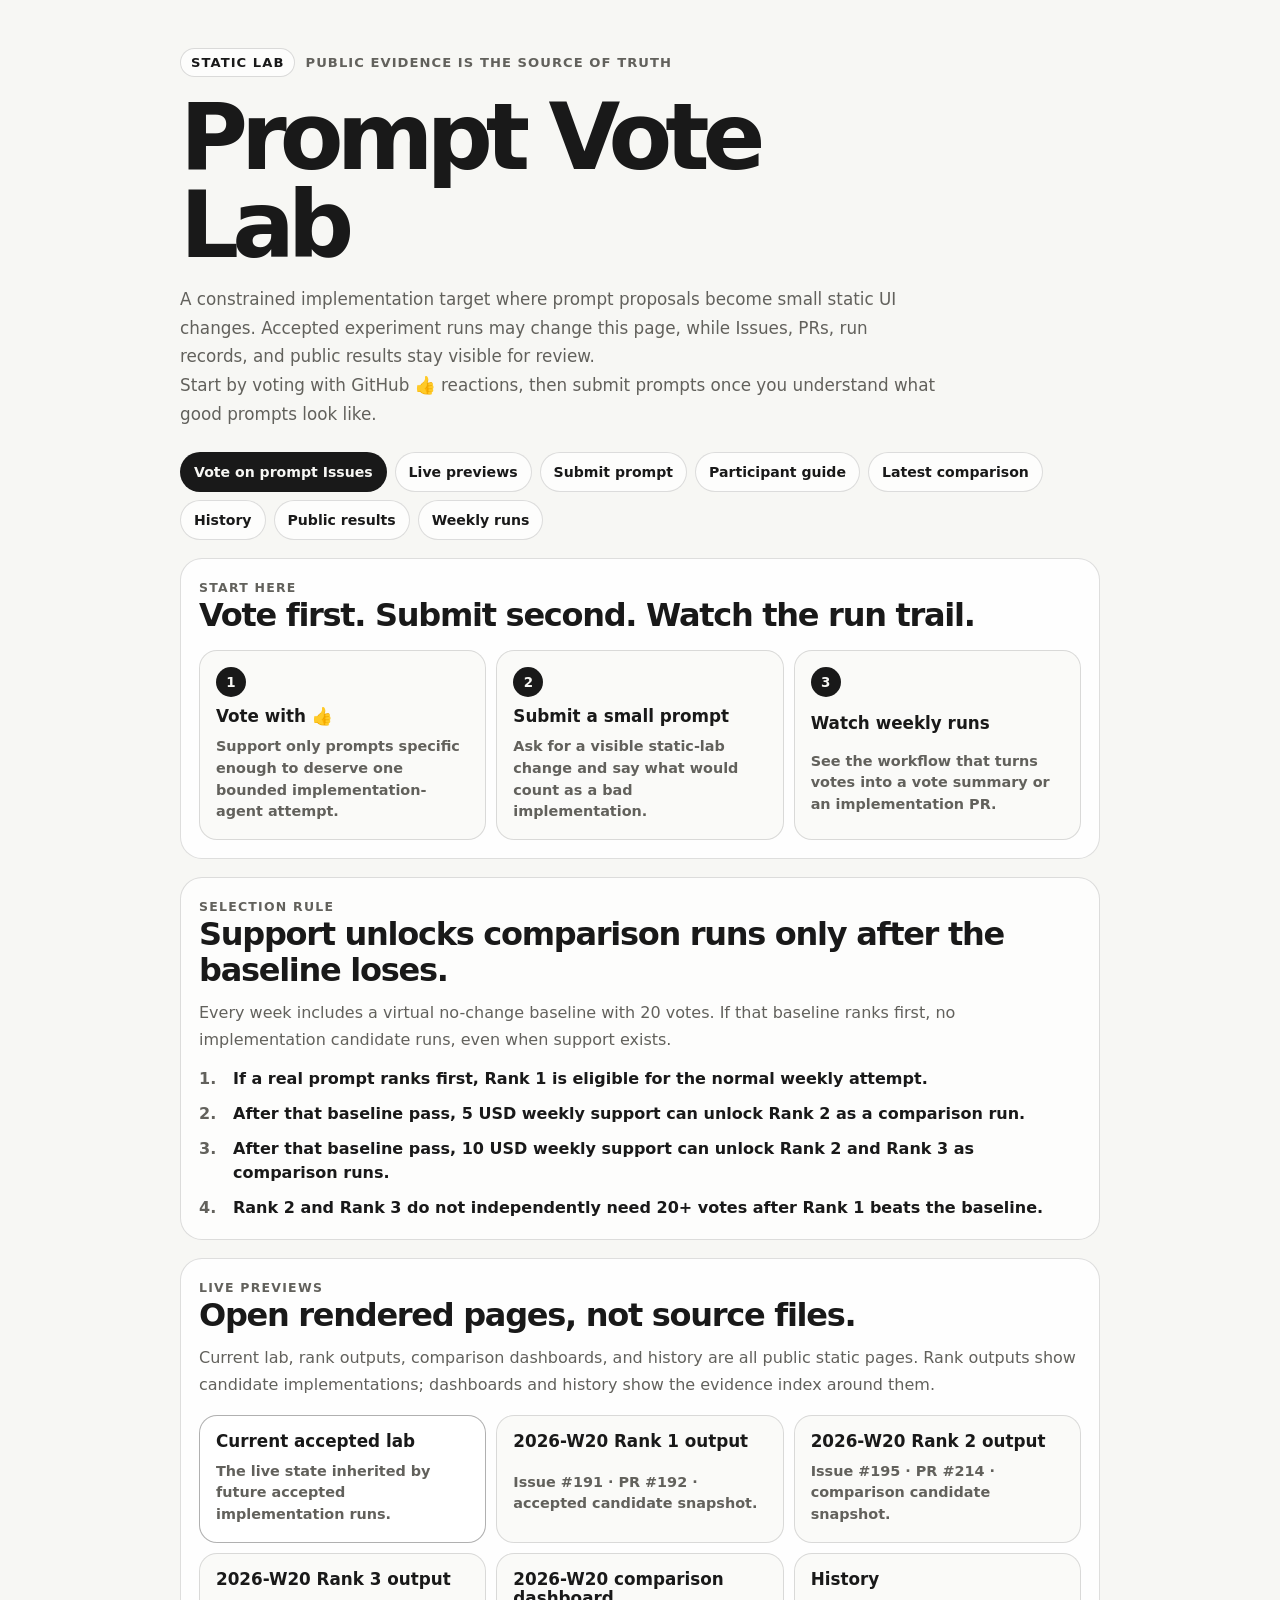
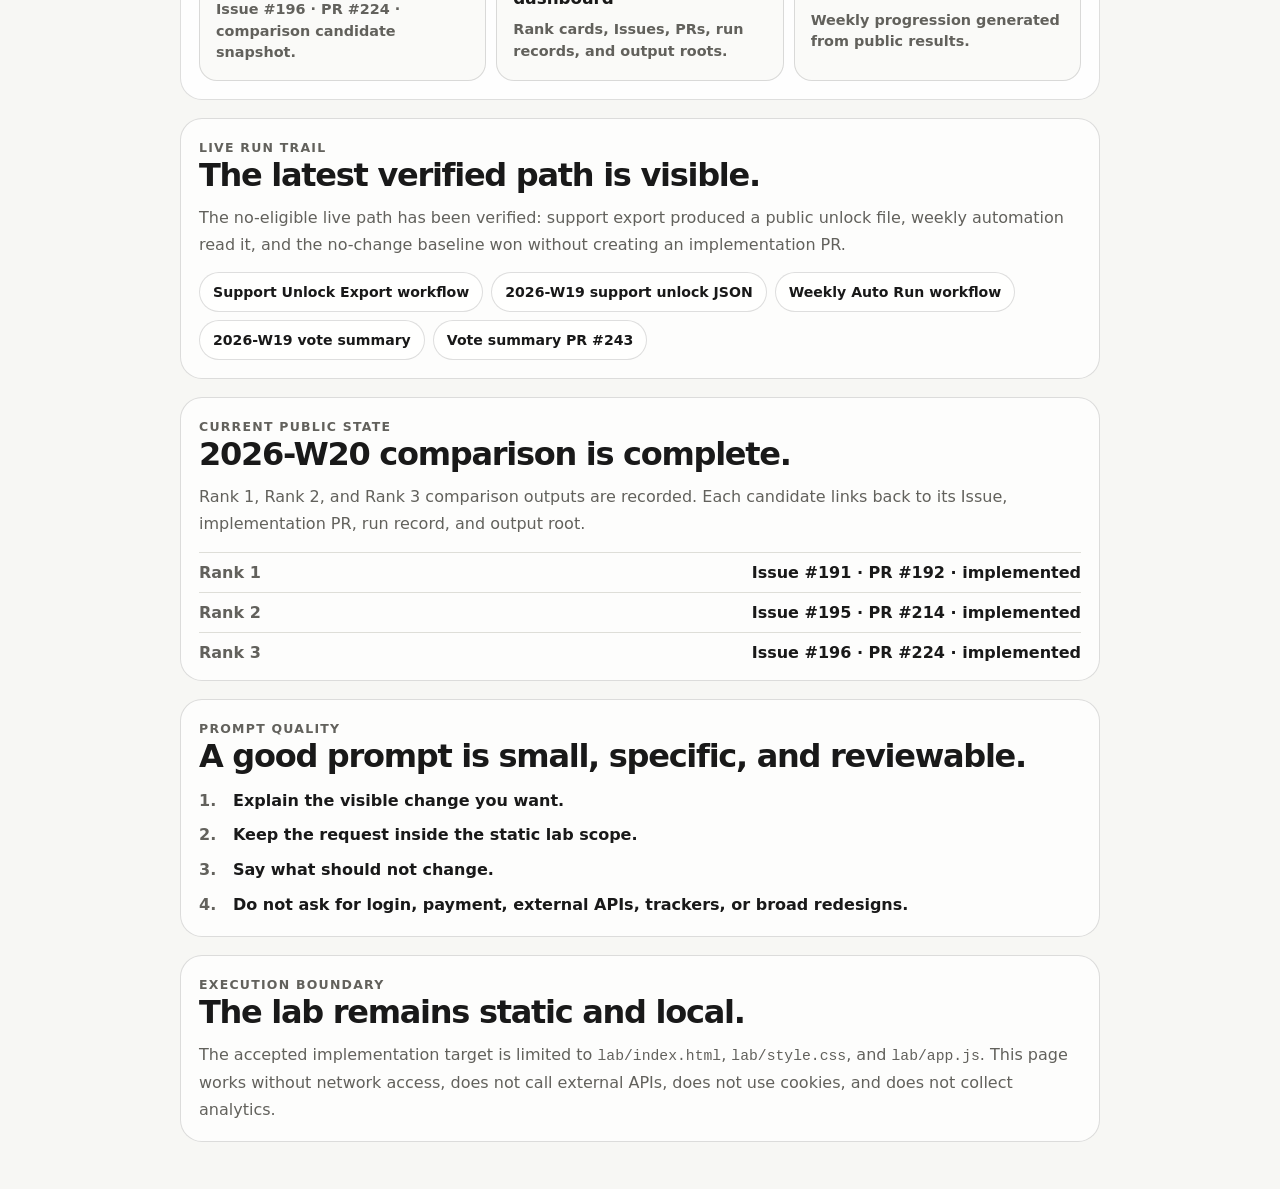
==== commit ff92d368: "Clarify lab support baseline rule" ====
--- a/lab/index.html
+++ b/lab/index.html
@@ -12,7 +12,6 @@
     <p class="status">
       <span class="pill">Static lab</span>
       <span>public evidence is the source of truth</span>
-      <span class="runner-note">canonical weekly runner can be verified with public evidence</span>
     </p>
 
     <h1 id="lab-title">Prompt Vote Lab</h1>
@@ -54,6 +53,20 @@
           <em>See the workflow that turns votes into a vote summary or an implementation PR.</em>
         </a>
       </div>
+    </section>
+
+    <section class="summary-card" aria-labelledby="baseline-rule-title">
+      <p class="eyebrow">Selection rule</p>
+      <h2 id="baseline-rule-title">Support unlocks comparison runs only after the baseline loses.</h2>
+      <p>
+        Every week includes a virtual no-change baseline with 20 votes. If that baseline ranks first, no implementation candidate runs, even when support exists.
+      </p>
+      <ol class="review-order">
+        <li>If a real prompt ranks first, Rank 1 is eligible for the normal weekly attempt.</li>
+        <li>After that baseline pass, 5 USD weekly support can unlock Rank 2 as a comparison run.</li>
+        <li>After that baseline pass, 10 USD weekly support can unlock Rank 2 and Rank 3 as comparison runs.</li>
+        <li>Rank 2 and Rank 3 do not independently need 20+ votes after Rank 1 beats the baseline.</li>
+      </ol>
     </section>
 
     <section class="summary-card preview-card" id="live-previews" aria-labelledby="live-preview-title">
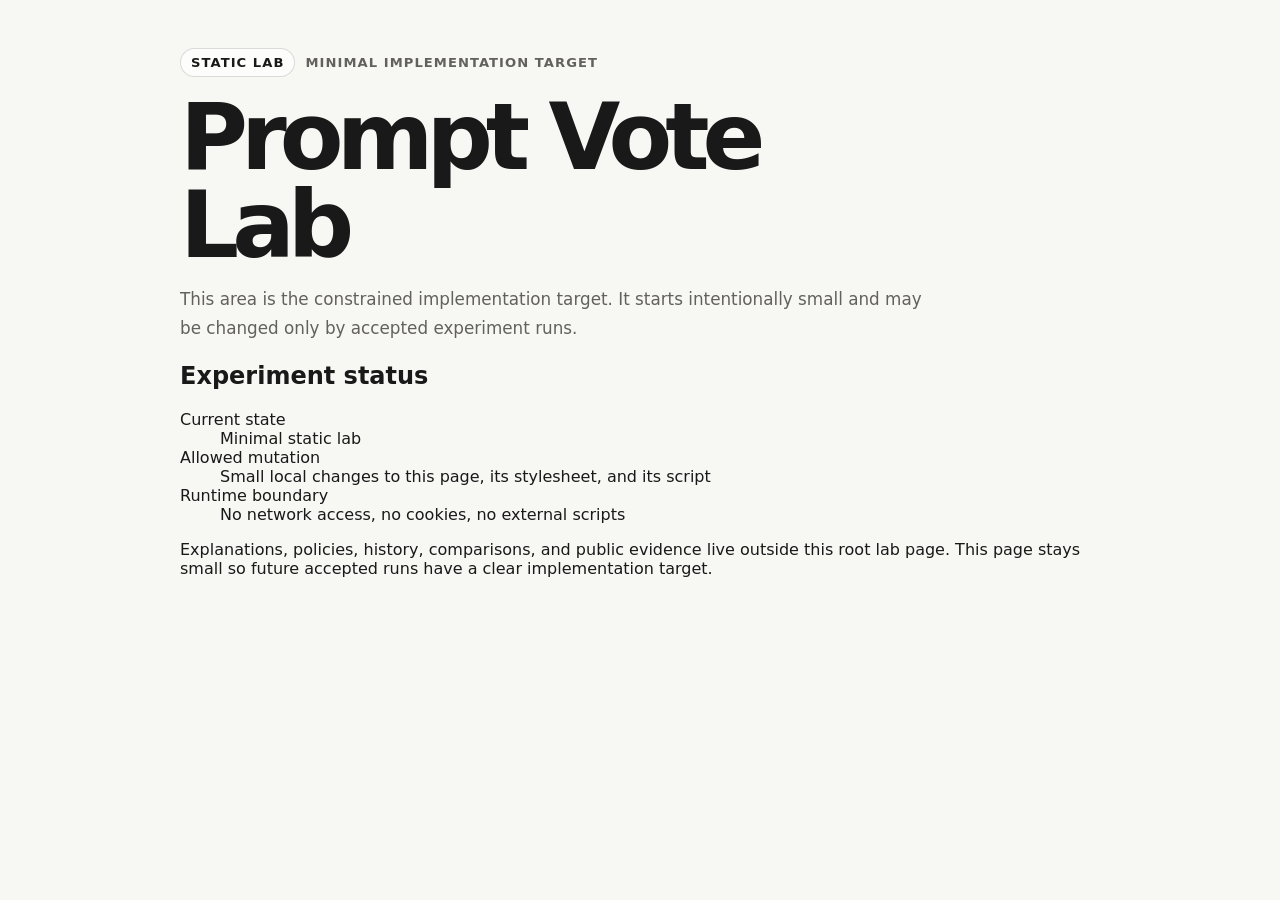
==== commit 1142140d: "Restore root lab minimal index" ====
--- a/lab/index.html
+++ b/lab/index.html
@@ -9,144 +9,34 @@
 </head>
 <body>
   <main class="lab-root" aria-labelledby="lab-title">
-    <p class="status">
-      <span class="pill">Static lab</span>
-      <span>public evidence is the source of truth</span>
+    <p class="status" aria-live="polite">
+      <span class="pill" aria-hidden="true">Static lab</span>
+      <span id="status-text">Minimal implementation target</span>
     </p>
 
     <h1 id="lab-title">Prompt Vote Lab</h1>
     <p class="note">
-      A constrained implementation target where prompt proposals become small static UI changes. Accepted experiment runs may change this page, while Issues, PRs, run records, and public results stay visible for review.
-    </p>
-    <p class="note secondary-note">
-      Start by voting with GitHub 👍 reactions, then submit prompts once you understand what good prompts look like.
+      This area is the constrained implementation target. It starts intentionally small and may be changed only by accepted experiment runs.
     </p>
 
-    <nav class="evidence-nav" aria-label="Primary participant navigation">
-      <a class="primary-link" href="https://github.com/Unjuno/prompt-vote-lab/issues?q=is%3Aissue+label%3Aprompt-proposal">Vote on prompt Issues</a>
-      <a href="#live-previews">Live previews</a>
-      <a href="https://github.com/Unjuno/prompt-vote-lab/issues/new?template=prompt.yml">Submit prompt</a>
-      <a href="https://github.com/Unjuno/prompt-vote-lab/blob/main/docs/for-participants.md">Participant guide</a>
-      <a href="./comparisons/2026-W20/">Latest comparison</a>
-      <a href="./history/">History</a>
-      <a href="../data/public-results.md">Public results</a>
-      <a href="https://github.com/Unjuno/prompt-vote-lab/actions/workflows/weekly-auto-run.yml">Weekly runs</a>
-    </nav>
-
-    <section class="summary-card action-card" aria-labelledby="start-title">
-      <p class="eyebrow">Start here</p>
-      <h2 id="start-title">Vote first. Submit second. Watch the run trail.</h2>
-      <div class="action-grid" aria-label="Participant actions">
-        <a class="action-link" href="https://github.com/Unjuno/prompt-vote-lab/issues?q=is%3Aissue+label%3Aprompt-proposal">
-          <span>1</span>
-          <strong>Vote with 👍</strong>
-          <em>Support only prompts specific enough to deserve one bounded implementation-agent attempt.</em>
-        </a>
-        <a class="action-link" href="https://github.com/Unjuno/prompt-vote-lab/issues/new?template=prompt.yml">
-          <span>2</span>
-          <strong>Submit a small prompt</strong>
-          <em>Ask for a visible static-lab change and say what would count as a bad implementation.</em>
-        </a>
-        <a class="action-link" href="https://github.com/Unjuno/prompt-vote-lab/actions/workflows/weekly-auto-run.yml">
-          <span>3</span>
-          <strong>Watch weekly runs</strong>
-          <em>See the workflow that turns votes into a vote summary or an implementation PR.</em>
-        </a>
-      </div>
-    </section>
-
-    <section class="summary-card" aria-labelledby="baseline-rule-title">
-      <p class="eyebrow">Selection rule</p>
-      <h2 id="baseline-rule-title">Support unlocks comparison runs only after the baseline loses.</h2>
-      <p>
-        Every week includes a virtual no-change baseline with 20 votes. If that baseline ranks first, no implementation candidate runs, even when support exists.
-      </p>
-      <ol class="review-order">
-        <li>If a real prompt ranks first, Rank 1 is eligible for the normal weekly attempt.</li>
-        <li>After that baseline pass, 5 USD weekly support can unlock Rank 2 as a comparison run.</li>
-        <li>After that baseline pass, 10 USD weekly support can unlock Rank 2 and Rank 3 as comparison runs.</li>
-        <li>Rank 2 and Rank 3 do not independently need 20+ votes after Rank 1 beats the baseline.</li>
-      </ol>
-    </section>
-
-    <section class="summary-card preview-card" id="live-previews" aria-labelledby="live-preview-title">
-      <p class="eyebrow">Live previews</p>
-      <h2 id="live-preview-title">Open rendered pages, not source files.</h2>
-      <p>
-        Current lab, rank outputs, comparison dashboards, and history are all public static pages. Rank outputs show candidate implementations; dashboards and history show the evidence index around them.
-      </p>
-      <div class="preview-grid" aria-label="Live preview links">
-        <a class="preview-link preview-link--current" href="./">
-          <strong>Current accepted lab</strong>
-          <span>The live state inherited by future accepted implementation runs.</span>
-        </a>
-        <a class="preview-link" href="./comparisons/2026-W20/rank-1/">
-          <strong>2026-W20 Rank 1 output</strong>
-          <span>Issue #191 · PR #192 · accepted candidate snapshot.</span>
-        </a>
-        <a class="preview-link" href="./comparisons/2026-W20/rank-2/">
-          <strong>2026-W20 Rank 2 output</strong>
-          <span>Issue #195 · PR #214 · comparison candidate snapshot.</span>
-        </a>
-        <a class="preview-link" href="./comparisons/2026-W20/rank-3/">
-          <strong>2026-W20 Rank 3 output</strong>
-          <span>Issue #196 · PR #224 · comparison candidate snapshot.</span>
-        </a>
-        <a class="preview-link" href="./comparisons/2026-W20/">
-          <strong>2026-W20 comparison dashboard</strong>
-          <span>Rank cards, Issues, PRs, run records, and output roots.</span>
-        </a>
-        <a class="preview-link" href="./history/">
-          <strong>History</strong>
-          <span>Weekly progression generated from public results.</span>
-        </a>
-      </div>
-    </section>
-
-    <section class="summary-card" aria-labelledby="live-run-title">
-      <p class="eyebrow">Live run trail</p>
-      <h2 id="live-run-title">The latest verified path is visible.</h2>
-      <p>
-        The no-eligible live path has been verified: support export produced a public unlock file, weekly automation read it, and the no-change baseline won without creating an implementation PR.
-      </p>
-      <div class="run-links" aria-label="Live run evidence links">
-        <a href="https://github.com/Unjuno/prompt-vote-lab/actions/workflows/support-unlock-export.yml">Support Unlock Export workflow</a>
-        <a href="../data/support-unlocks/2026-W19.json">2026-W19 support unlock JSON</a>
-        <a href="https://github.com/Unjuno/prompt-vote-lab/actions/workflows/weekly-auto-run.yml">Weekly Auto Run workflow</a>
-        <a href="https://github.com/Unjuno/prompt-vote-lab/blob/main/runs/week-2026-W19-vote-summary.md">2026-W19 vote summary</a>
-        <a href="https://github.com/Unjuno/prompt-vote-lab/pull/243">Vote summary PR #243</a>
-      </div>
-    </section>
-
-    <section class="summary-card" aria-labelledby="current-status-title">
-      <p class="eyebrow">Current public state</p>
-      <h2 id="current-status-title">2026-W20 comparison is complete.</h2>
-      <p>
-        Rank 1, Rank 2, and Rank 3 comparison outputs are recorded. Each candidate links back to its Issue, implementation PR, run record, and output root.
-      </p>
-      <ul class="status-list">
-        <li><span>Rank 1</span><strong>Issue #191 · PR #192 · implemented</strong></li>
-        <li><span>Rank 2</span><strong>Issue #195 · PR #214 · implemented</strong></li>
-        <li><span>Rank 3</span><strong>Issue #196 · PR #224 · implemented</strong></li>
-      </ul>
-    </section>
-
-    <section class="summary-card" aria-labelledby="participant-action-title">
-      <p class="eyebrow">Prompt quality</p>
-      <h2 id="participant-action-title">A good prompt is small, specific, and reviewable.</h2>
-      <ol class="review-order">
-        <li>Explain the visible change you want.</li>
-        <li>Keep the request inside the static lab scope.</li>
-        <li>Say what should not change.</li>
-        <li>Do not ask for login, payment, external APIs, trackers, or broad redesigns.</li>
-      </ol>
-    </section>
-
-    <section class="summary-card" aria-labelledby="scope-title">
-      <p class="eyebrow">Execution boundary</p>
-      <h2 id="scope-title">The lab remains static and local.</h2>
-      <p>
-        The accepted implementation target is limited to <code>lab/index.html</code>, <code>lab/style.css</code>, and <code>lab/app.js</code>. This page works without network access, does not call external APIs, does not use cookies, and does not collect analytics.
+    <section class="experiment-card" role="note" aria-label="Experiment status">
+      <h2>Experiment status</h2>
+      <dl class="meta-list">
+        <div>
+          <dt>Current state</dt>
+          <dd>Minimal static lab</dd>
+        </div>
+        <div>
+          <dt>Allowed mutation</dt>
+          <dd>Small local changes to this page, its stylesheet, and its script</dd>
+        </div>
+        <div>
+          <dt>Runtime boundary</dt>
+          <dd id="runtime-boundary">No network access, no cookies, no external scripts</dd>
+        </div>
+      </dl>
+      <p class="small-note">
+        Explanations, policies, history, comparisons, and public evidence live outside this root lab page. This page stays small so future accepted runs have a clear implementation target.
       </p>
     </section>
 
@@ -155,4 +45,4 @@
 
   <script src="./app.js"></script>
 </body>
-</html>
+</html>
